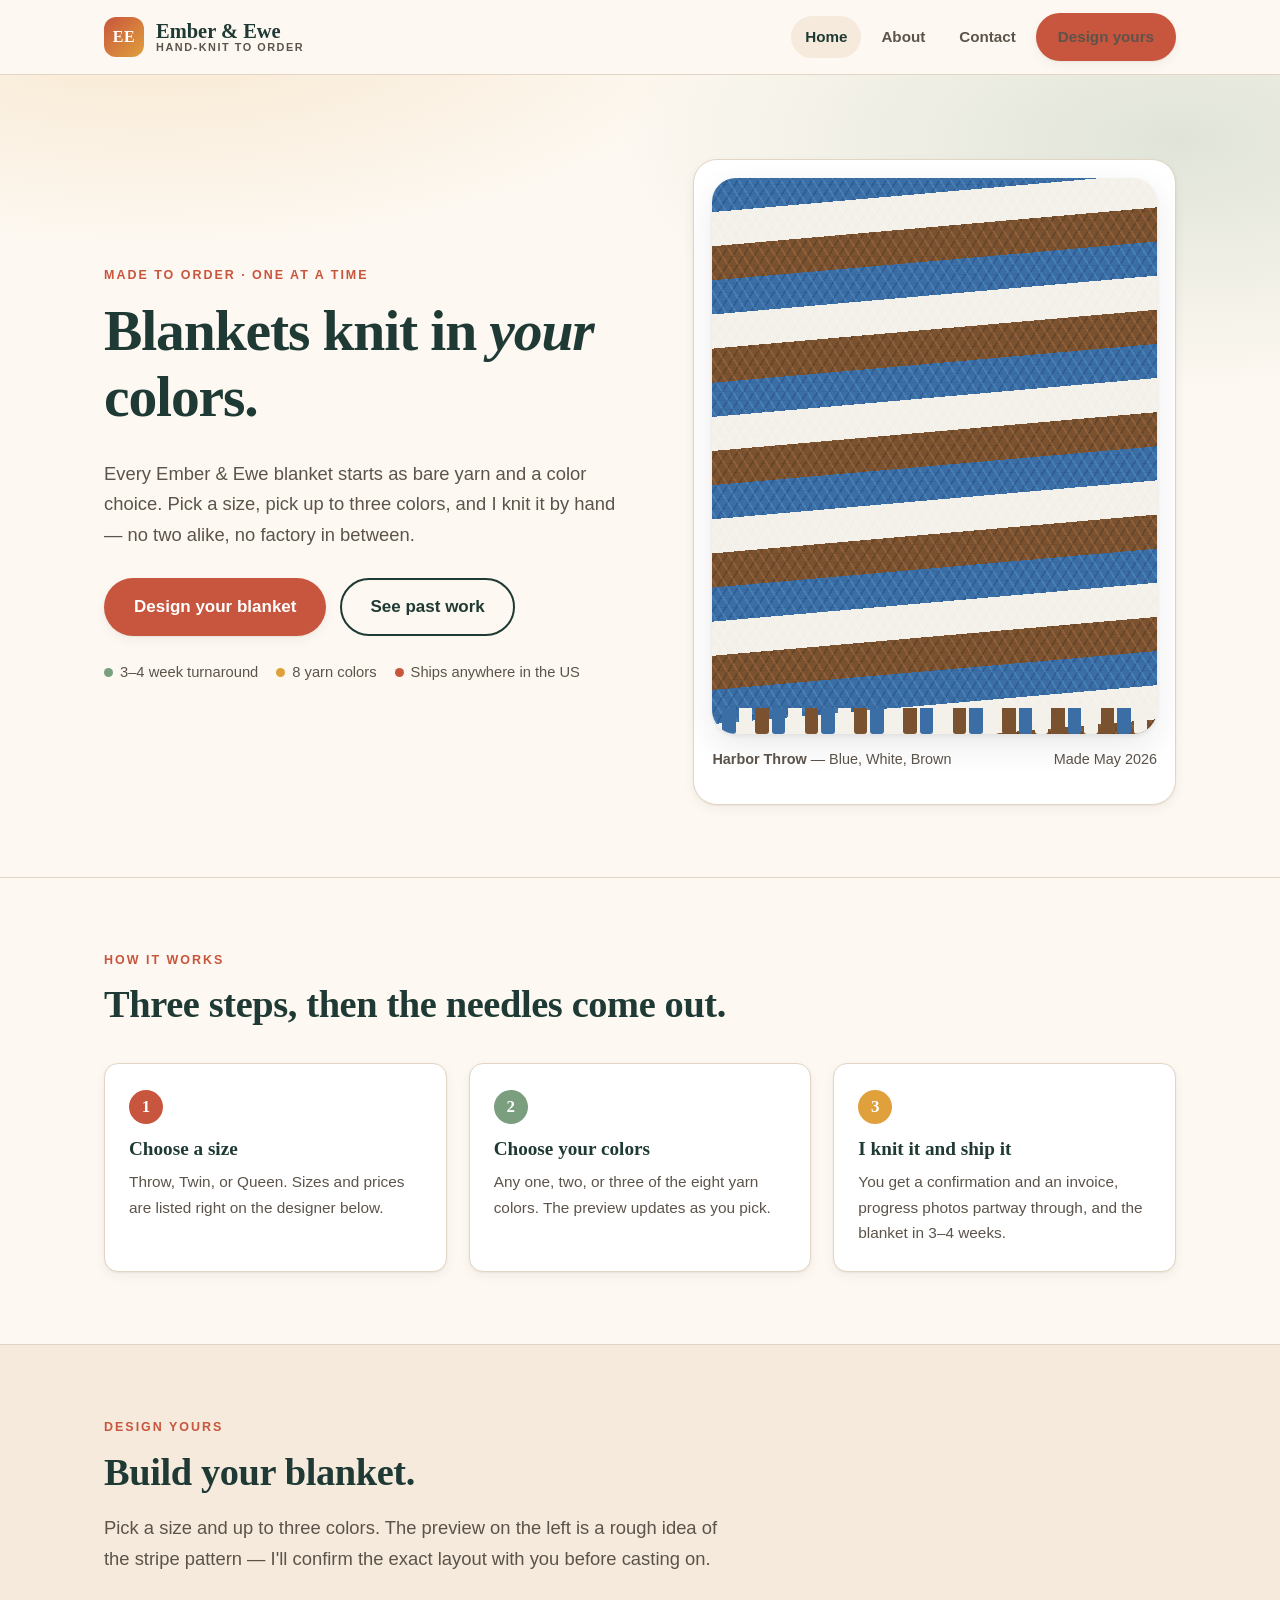
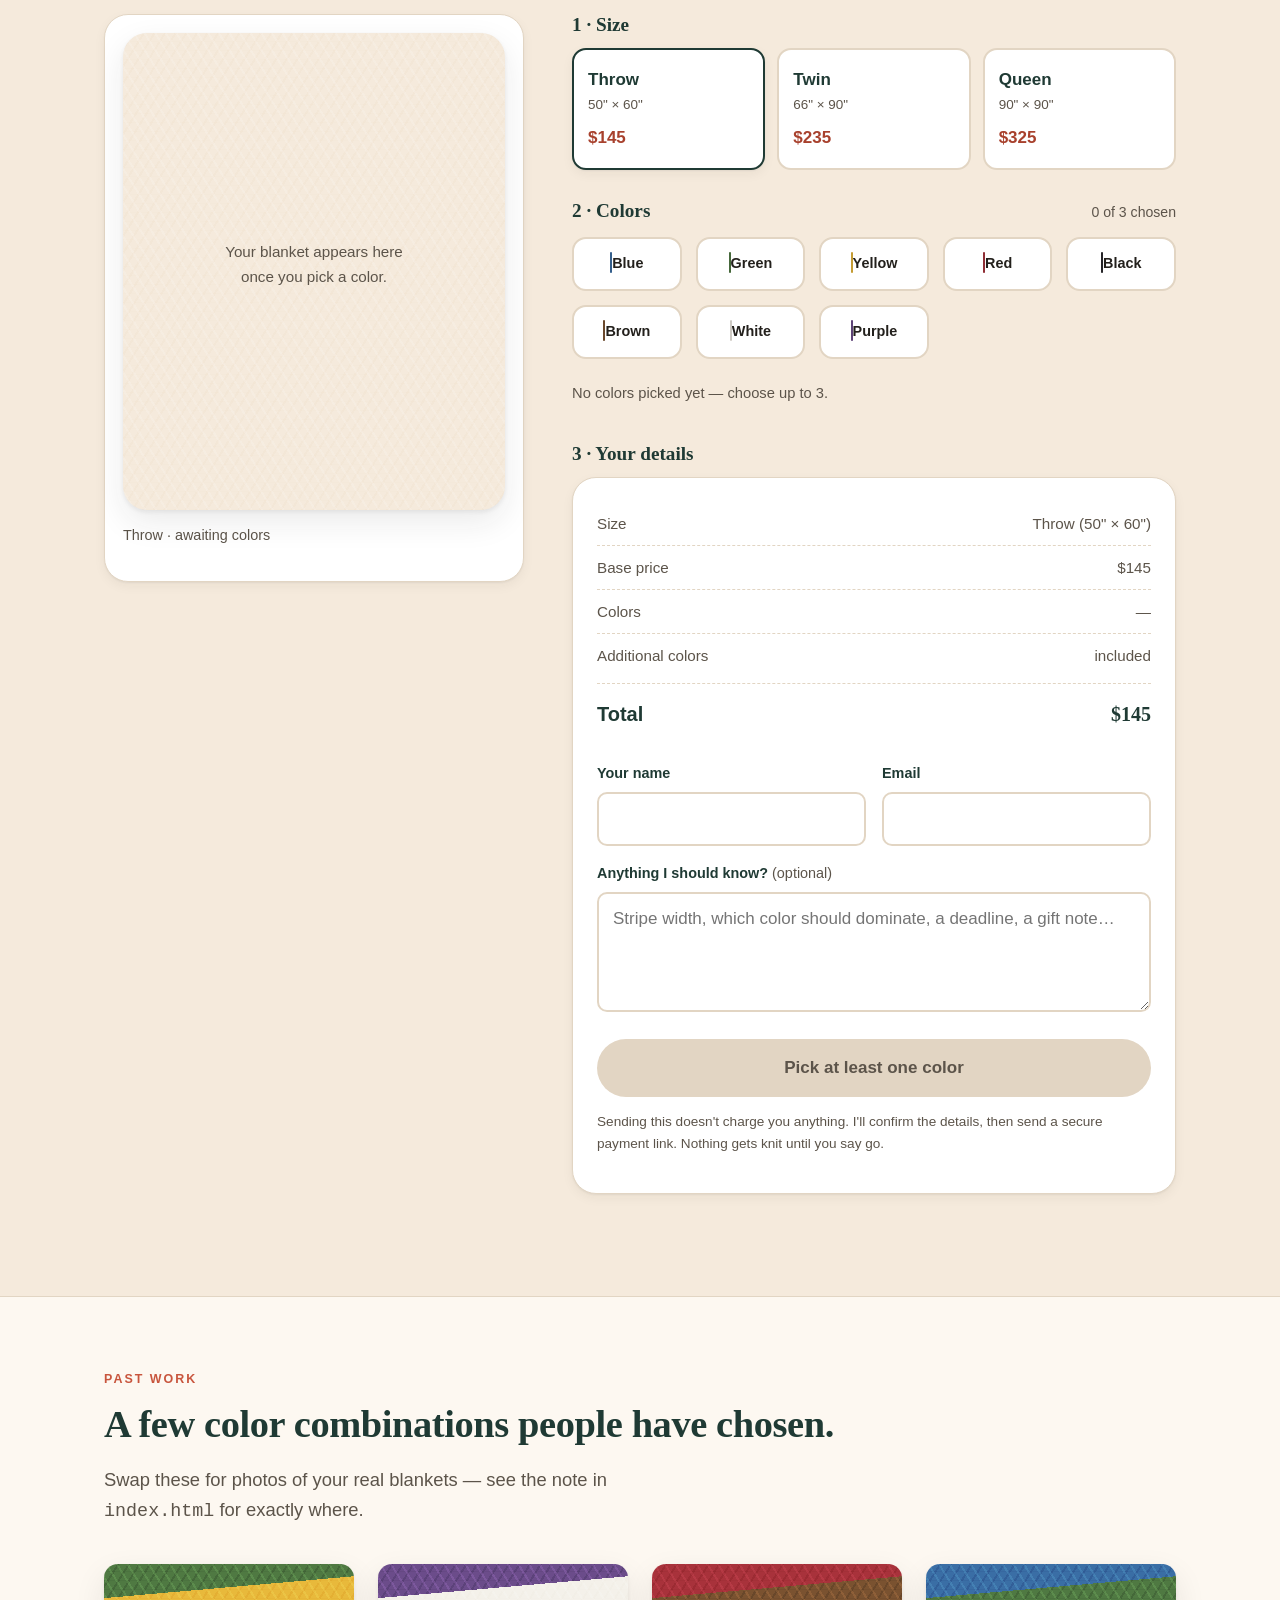
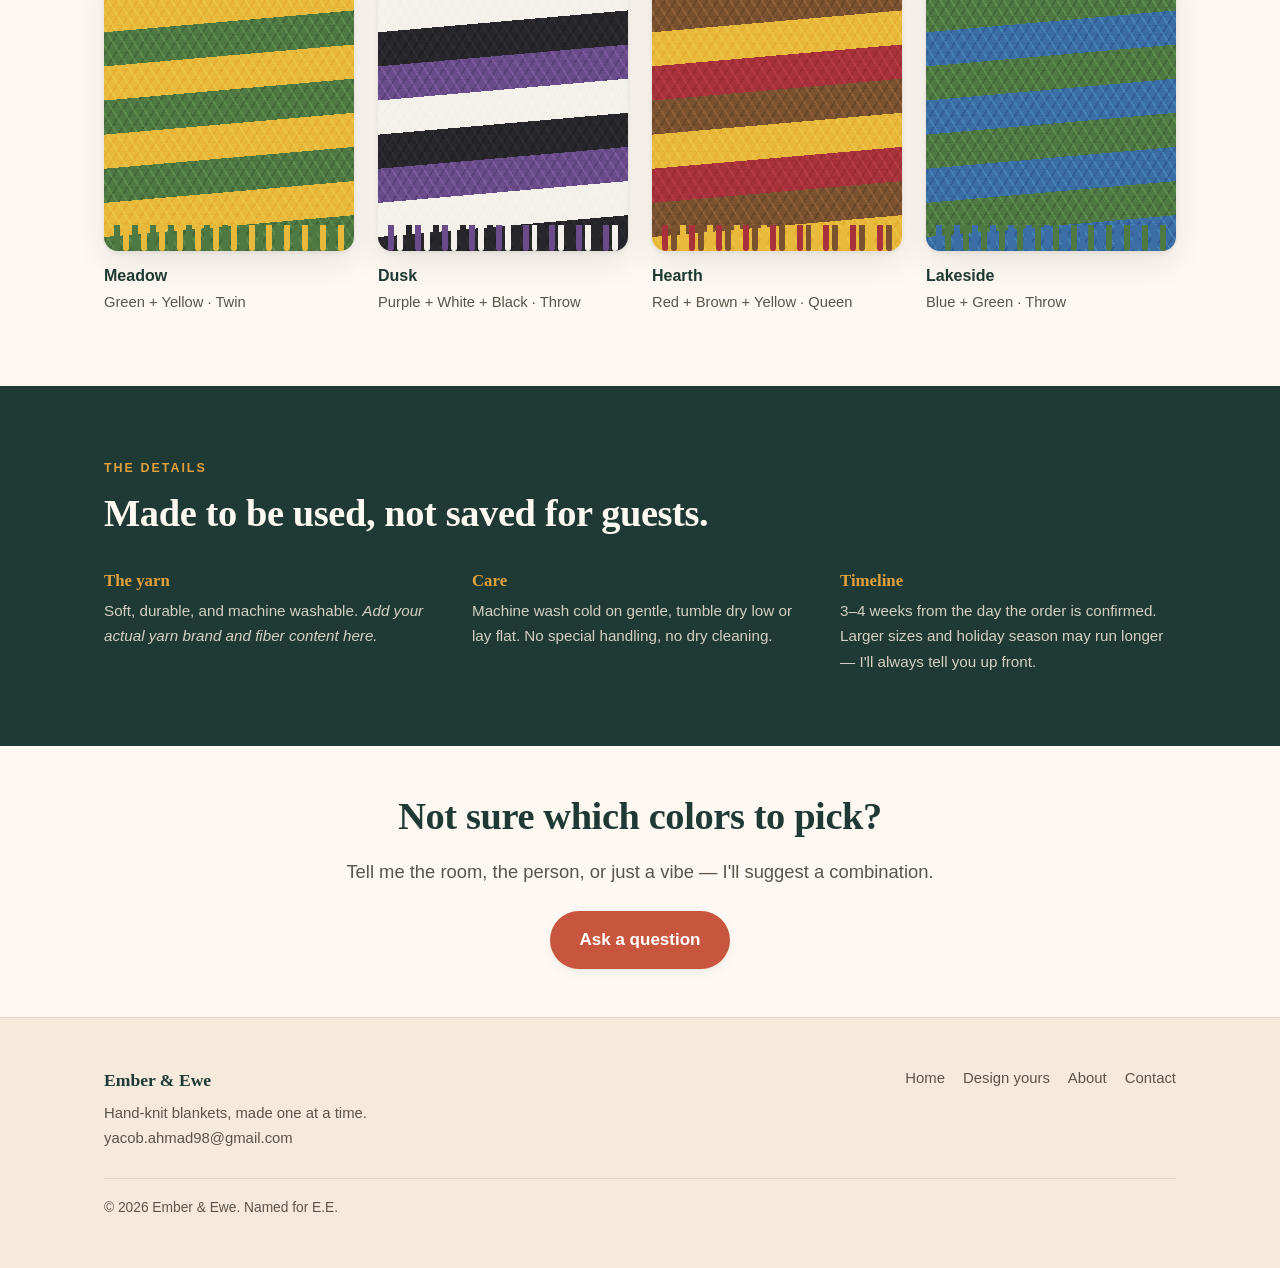
==== index.html @ ba74899f "Initial site: Ember & Ewe custom blanket storefront Static HTML/CSS/JS, no build step, deployable to" ====
<!DOCTYPE html>
<html lang="en">
<head>
<meta charset="utf-8">
<meta name="viewport" content="width=device-width, initial-scale=1">
<title>Ember &amp; Ewe — Hand-knit blankets in the colors you choose</title>
<meta name="description" content="Custom hand-knit blankets. Pick your size and up to three colors, and we knit it just for you. Made to order, made to last.">
<link rel="icon" href="data:image/svg+xml,%3Csvg xmlns='http://www.w3.org/2000/svg' viewBox='0 0 32 32'%3E%3Crect width='32' height='32' rx='8' fill='%23C8553D'/%3E%3Ctext x='16' y='22' font-family='Georgia,serif' font-size='15' font-weight='bold' fill='white' text-anchor='middle'%3EEE%3C/text%3E%3C/svg%3E">
<link rel="stylesheet" href="assets/styles.css">
</head>
<body>

<a class="skip-link" href="#main">Skip to content</a>

<!-- =============================================================== HEADER -->
<header class="site-header">
  <div class="wrap">
    <a class="brand" href="index.html">
      <span class="brand__mark" aria-hidden="true">EE</span>
      <span class="brand__name">Ember &amp; Ewe
        <span class="brand__tag">Hand-knit to order</span>
      </span>
    </a>
    <nav class="nav" aria-label="Main">
      <a href="index.html" class="is-active">Home</a>
      <a href="about.html">About</a>
      <a href="contact.html">Contact</a>
      <a href="#builder" class="btn btn--primary">Design yours</a>
    </nav>
  </div>
</header>

<main id="main">

  <!-- ============================================================== HERO -->
  <section class="hero">
    <div class="wrap hero__grid">
      <div>
        <p class="eyebrow">Made to order · One at a time</p>
        <h1>Blankets knit in <em>your</em> colors.</h1>
        <p class="lede">
          Every Ember &amp; Ewe blanket starts as bare yarn and a color choice.
          Pick a size, pick up to three colors, and I knit it by hand — no two
          alike, no factory in between.
        </p>
        <div class="hero__cta">
          <a href="#builder" class="btn btn--primary">Design your blanket</a>
          <a href="#gallery" class="btn btn--ghost">See past work</a>
        </div>
        <p class="hero__note">
          <span><i class="dot" style="background:#7A9E7E"></i> 3–4 week turnaround</span>
          <span><i class="dot" style="background:#E0A03C"></i> 8 yarn colors</span>
          <span><i class="dot" style="background:#C8553D"></i> Ships anywhere in the US</span>
        </p>
      </div>
      <div class="preview-card">
        <div class="blanket" data-colors="#3A6EA5,#F4F1EA,#7A5230" aria-hidden="true"></div>
        <p class="preview-caption">
          <span><strong>Harbor Throw</strong> — Blue, White, Brown</span>
          <span>Made May 2026</span>
        </p>
      </div>
    </div>
  </section>

  <!-- ============================================================= STEPS -->
  <section class="section">
    <div class="wrap">
      <p class="eyebrow">How it works</p>
      <h2>Three steps, then the needles come out.</h2>
      <div class="steps" style="margin-top:36px">
        <div class="step">
          <div class="step__num" aria-hidden="true">1</div>
          <h3>Choose a size</h3>
          <p>Throw, Twin, or Queen. Sizes and prices are listed right on the designer below.</p>
        </div>
        <div class="step">
          <div class="step__num" aria-hidden="true">2</div>
          <h3>Choose your colors</h3>
          <p>Any one, two, or three of the eight yarn colors. The preview updates as you pick.</p>
        </div>
        <div class="step">
          <div class="step__num" aria-hidden="true">3</div>
          <h3>I knit it and ship it</h3>
          <p>You get a confirmation and an invoice, progress photos partway through, and the blanket in 3–4 weeks.</p>
        </div>
      </div>
    </div>
  </section>

  <!-- =========================================================== BUILDER -->
  <section class="section builder" id="builder">
    <div class="wrap">
      <p class="eyebrow">Design yours</p>
      <h2>Build your blanket.</h2>
      <p class="lede" style="margin-bottom:40px">
        Pick a size and up to three colors. The preview on the left is a rough
        idea of the stripe pattern — I'll confirm the exact layout with you
        before casting on.
      </p>

      <div class="builder__grid">

        <!-- Live preview -->
        <div class="builder__preview">
          <div class="preview-card">
            <div class="blanket" id="previewBlanket">
              <p class="blanket__empty">Your blanket appears here<br>once you pick a color.</p>
            </div>
            <p class="preview-caption">
              <span id="previewCaption">Throw · awaiting colors</span>
            </p>
          </div>
        </div>

        <!-- Controls -->
        <div>
          <div class="field">
            <div class="field__label"><h3>1 · Size</h3></div>
            <div class="sizes" id="sizes"><!-- built by app.js --></div>
          </div>

          <div class="field">
            <div class="field__label">
              <h3>2 · Colors</h3>
              <span class="field__hint" id="colorHint">0 of 3 chosen</span>
            </div>
            <div class="swatches" id="swatches"><!-- built by app.js --></div>
            <div class="chosen" id="chosen"></div>
            <p class="visually-hidden" id="builderLive" role="status" aria-live="polite"
               style="position:absolute;width:1px;height:1px;overflow:hidden;clip:rect(0 0 0 0)"></p>
          </div>

          <div class="field">
            <div class="field__label"><h3>3 · Your details</h3></div>

            <div class="summary">
              <div class="summary__row">
                <span>Size</span><span id="sumSize">—</span>
              </div>
              <div class="summary__row">
                <span>Base price</span><span id="sumBase">—</span>
              </div>
              <div class="summary__row">
                <span>Colors</span><span id="sumColors">—</span>
              </div>
              <div class="summary__row">
                <span>Additional colors</span><span id="sumExtras">included</span>
              </div>
              <div class="summary__row summary__row--total">
                <span>Total</span><span id="sumTotal">—</span>
              </div>

              <form id="orderForm">
                <input type="hidden" name="order_size"   id="fSize">
                <input type="hidden" name="order_colors" id="fColors">
                <input type="hidden" name="order_price"  id="fPrice">

                <div class="order-fields">
                  <div>
                    <label class="lbl" for="oName">Your name</label>
                    <input type="text" id="oName" name="name" required autocomplete="name">
                  </div>
                  <div>
                    <label class="lbl" for="oEmail">Email</label>
                    <input type="email" id="oEmail" name="email" required autocomplete="email">
                  </div>
                  <div class="full">
                    <label class="lbl" for="oNotes">Anything I should know? <span style="font-weight:400;color:var(--ink-soft)">(optional)</span></label>
                    <textarea id="oNotes" name="notes" placeholder="Stripe width, which color should dominate, a deadline, a gift note…"></textarea>
                  </div>
                </div>

                <button type="submit" class="btn btn--primary btn--block" id="orderSubmit" disabled>
                  Pick at least one color
                </button>
                <a class="btn btn--ghost btn--block" id="payNow" hidden
                   style="margin-top:12px" target="_blank" rel="noopener">
                  Or pay now by card
                </a>
                <p class="form-status" id="orderStatus" role="status" aria-live="polite"></p>
                <p class="fineprint">
                  Sending this doesn't charge you anything. I'll confirm the details,
                  then send a secure payment link. Nothing gets knit until you say go.
                </p>
              </form>
            </div>
          </div>

        </div>
      </div>
    </div>
  </section>

  <!-- =========================================================== GALLERY -->
  <section class="section" id="gallery">
    <div class="wrap">
      <p class="eyebrow">Past work</p>
      <h2>A few color combinations people have chosen.</h2>
      <p class="lede" style="margin-bottom:36px">
        Swap these for photos of your real blankets — see the note in
        <code>index.html</code> for exactly where.
      </p>

      <!-- TO REPLACE WITH PHOTOS: swap each <div class="blanket"> for
           <img src="assets/photo-name.jpg" alt="description" class="blanket">
           and delete the data-colors attribute. -->
      <div class="gallery">
        <figure>
          <div class="blanket" data-colors="#4F7942,#E8B93B" aria-hidden="true"></div>
          <figcaption><strong>Meadow</strong> Green + Yellow · Twin</figcaption>
        </figure>
        <figure>
          <div class="blanket" data-colors="#6B4C8A,#F4F1EA,#26262B" aria-hidden="true"></div>
          <figcaption><strong>Dusk</strong> Purple + White + Black · Throw</figcaption>
        </figure>
        <figure>
          <div class="blanket" data-colors="#A8323B,#7A5230,#E8B93B" aria-hidden="true"></div>
          <figcaption><strong>Hearth</strong> Red + Brown + Yellow · Queen</figcaption>
        </figure>
        <figure>
          <div class="blanket" data-colors="#3A6EA5,#4F7942" aria-hidden="true"></div>
          <figcaption><strong>Lakeside</strong> Blue + Green · Throw</figcaption>
        </figure>
      </div>
    </div>
  </section>

  <!-- ============================================================== BAND -->
  <section class="section band">
    <div class="wrap">
      <p class="eyebrow" style="color:var(--gold)">The details</p>
      <h2>Made to be used, not saved for guests.</h2>
      <div class="band__grid" style="margin-top:36px">
        <div>
          <h3>The yarn</h3>
          <p>Soft, durable, and machine washable. <em>Add your actual yarn brand and fiber content here.</em></p>
        </div>
        <div>
          <h3>Care</h3>
          <p>Machine wash cold on gentle, tumble dry low or lay flat. No special handling, no dry cleaning.</p>
        </div>
        <div>
          <h3>Timeline</h3>
          <p>3–4 weeks from the day the order is confirmed. Larger sizes and holiday season may run longer — I'll always tell you up front.</p>
        </div>
      </div>
    </div>
  </section>

  <!-- ============================================================== CTA -->
  <section class="section section--tight">
    <div class="wrap" style="text-align:center">
      <h2>Not sure which colors to pick?</h2>
      <p class="lede" style="margin:0 auto 24px">
        Tell me the room, the person, or just a vibe — I'll suggest a combination.
      </p>
      <a href="contact.html" class="btn btn--primary">Ask a question</a>
    </div>
  </section>

</main>

<!-- =============================================================== FOOTER -->
<footer class="site-footer">
  <div class="wrap">
    <div class="site-footer__grid">
      <div>
        <strong style="font-family:var(--font-display);color:var(--pine);font-size:1.1rem">Ember &amp; Ewe</strong>
        <p style="margin:6px 0 0">Hand-knit blankets, made one at a time.<br>
          <a href="#" data-email-link></a></p>
      </div>
      <nav aria-label="Footer">
        <a href="index.html">Home</a>
        <a href="#builder">Design yours</a>
        <a href="about.html">About</a>
        <a href="contact.html">Contact</a>
      </nav>
    </div>
    <p class="site-footer__legal">© <span data-year></span> Ember &amp; Ewe. Named for E.E.</p>
  </div>
</footer>

<script src="assets/app.js"></script>
</body>
</html>
---- assets/styles.css ----
/* ==========================================================================
   Ember & Ewe — site styles
   Palette: warm cream ground, deep pine, terracotta, gold, sage.
   Colorful but grounded — no rainbow.
   ========================================================================== */

:root {
  /* Brand palette */
  --cream:      #FDF8F1;
  --cream-deep: #F5EADC;
  --pine:       #1F3A34;
  --pine-soft:  #2E5249;
  --terracotta: #C8553D;
  --terracotta-dark: #A8412D;
  --gold:       #E0A03C;
  --sage:       #7A9E7E;
  --ink:        #23201C;
  --ink-soft:   #5C544A;
  --line:       #E2D5C3;

  /* Type */
  --font-display: "Georgia", "Iowan Old Style", "Times New Roman", serif;
  --font-body: -apple-system, BlinkMacSystemFont, "Segoe UI", Roboto,
               "Helvetica Neue", Arial, sans-serif;

  /* Scale */
  --radius: 14px;
  --radius-lg: 24px;
  --shadow-sm: 0 1px 2px rgba(35, 32, 28, .06), 0 4px 12px rgba(35, 32, 28, .05);
  --shadow-md: 0 2px 4px rgba(35, 32, 28, .07), 0 12px 32px rgba(35, 32, 28, .09);
  --wrap: 1120px;
}

* { box-sizing: border-box; }

/* Author styles beat the browser default, so .btn--block would otherwise
   un-hide the [hidden] pay button. Keep this rule above the button styles. */
[hidden] { display: none !important; }

html { scroll-behavior: smooth; }

body {
  margin: 0;
  background: var(--cream);
  color: var(--ink);
  font-family: var(--font-body);
  font-size: 17px;
  line-height: 1.65;
  -webkit-font-smoothing: antialiased;
}

h1, h2, h3 {
  font-family: var(--font-display);
  color: var(--pine);
  line-height: 1.15;
  margin: 0 0 .5em;
  font-weight: 700;
}

h1 { font-size: clamp(2.2rem, 5.5vw, 3.6rem); letter-spacing: -.02em; }
h2 { font-size: clamp(1.7rem, 3.6vw, 2.4rem); letter-spacing: -.01em; }
h3 { font-size: 1.2rem; }

p { margin: 0 0 1em; }
a { color: var(--terracotta-dark); }

img { max-width: 100%; display: block; }

.wrap { width: 100%; max-width: var(--wrap); margin: 0 auto; padding: 0 24px; }

.section { padding: 72px 0; }
.section--tight { padding: 48px 0; }

.eyebrow {
  font-size: .78rem;
  letter-spacing: .16em;
  text-transform: uppercase;
  font-weight: 700;
  color: var(--terracotta);
  margin: 0 0 .75rem;
}

.lede { font-size: 1.15rem; color: var(--ink-soft); max-width: 60ch; }

.skip-link {
  position: absolute; left: -9999px;
  background: var(--pine); color: #fff; padding: 12px 18px; z-index: 100;
}
.skip-link:focus { left: 12px; top: 12px; }

/* --------------------------------------------------------------- Buttons */

.btn {
  display: inline-block;
  font: inherit;
  font-weight: 600;
  border: 2px solid transparent;
  border-radius: 999px;
  padding: 13px 28px;
  cursor: pointer;
  text-decoration: none;
  transition: transform .12s ease, background .15s ease, box-shadow .15s ease;
}
.btn:hover { transform: translateY(-1px); }
.btn:active { transform: translateY(0); }

.btn--primary { background: var(--terracotta); color: #fff; box-shadow: var(--shadow-sm); }
.btn--primary:hover { background: var(--terracotta-dark); box-shadow: var(--shadow-md); }
.btn--primary:disabled {
  background: var(--line); color: var(--ink-soft);
  cursor: not-allowed; transform: none; box-shadow: none;
}

.btn--ghost { background: transparent; color: var(--pine); border-color: var(--pine); }
.btn--ghost:hover { background: var(--pine); color: var(--cream); }

.btn--block { display: block; width: 100%; text-align: center; }

:focus-visible { outline: 3px solid var(--gold); outline-offset: 3px; border-radius: 4px; }

/* ---------------------------------------------------------------- Header */

.site-header {
  position: sticky; top: 0; z-index: 50;
  background: rgba(253, 248, 241, .92);
  backdrop-filter: saturate(180%) blur(10px);
  border-bottom: 1px solid var(--line);
}
.site-header .wrap {
  display: flex; align-items: center; justify-content: space-between;
  gap: 20px; min-height: 74px;
}

.brand { display: flex; align-items: center; gap: 12px; text-decoration: none; }
.brand__mark {
  width: 40px; height: 40px; flex: none;
  border-radius: 12px;
  background: linear-gradient(135deg, var(--terracotta), var(--gold));
  color: #fff;
  display: grid; place-items: center;
  font-family: var(--font-display); font-weight: 700; font-size: 1rem;
  letter-spacing: .04em;
}
.brand__name {
  font-family: var(--font-display); font-weight: 700; font-size: 1.28rem;
  color: var(--pine); line-height: 1.1;
}
.brand__tag {
  display: block; font-family: var(--font-body); font-size: .68rem;
  letter-spacing: .14em; text-transform: uppercase; color: var(--ink-soft);
  font-weight: 600;
}

.nav { display: flex; align-items: center; gap: 6px; flex-wrap: wrap; }
.nav a {
  text-decoration: none; color: var(--ink-soft); font-weight: 600;
  font-size: .95rem; padding: 8px 14px; border-radius: 999px;
}
.nav a:hover { background: var(--cream-deep); color: var(--pine); }
.nav a.is-active { color: var(--pine); background: var(--cream-deep); }
.nav .btn { padding: 9px 20px; font-size: .95rem; }
.nav .btn:hover { background: var(--terracotta-dark); color: #fff; }

/* ------------------------------------------------------------------ Hero */

.hero {
  background:
    radial-gradient(1000px 420px at 12% -10%, rgba(224, 160, 60, .20), transparent 60%),
    radial-gradient(900px 400px at 92% 8%, rgba(122, 158, 126, .22), transparent 62%),
    var(--cream);
  padding: 84px 0 72px;
  border-bottom: 1px solid var(--line);
}
.hero__grid {
  display: grid; grid-template-columns: 1.05fr .95fr;
  gap: 56px; align-items: center;
}
.hero__cta { display: flex; gap: 14px; flex-wrap: wrap; margin-top: 28px; }
.hero__note {
  margin-top: 24px; font-size: .92rem; color: var(--ink-soft);
  display: flex; gap: 18px; flex-wrap: wrap;
}
.hero__note span { display: flex; align-items: center; gap: 7px; }
.dot { width: 9px; height: 9px; border-radius: 50%; flex: none; }

/* ------------------------------------------------- Blanket preview object */

.blanket {
  position: relative;
  border-radius: var(--radius-lg);
  overflow: hidden;
  box-shadow: var(--shadow-md);
  aspect-ratio: 4 / 5;
  background: var(--cream-deep);
  transition: background .35s ease;
}
/* Knit-stitch texture: two crossing diagonals make a V-shaped purl look. */
.blanket::after {
  content: "";
  position: absolute; inset: 0;
  background-image:
    repeating-linear-gradient(58deg,  rgba(255,255,255,.16) 0 2px, transparent 2px 9px),
    repeating-linear-gradient(-58deg, rgba(0,0,0,.14) 0 2px, transparent 2px 9px),
    repeating-linear-gradient(0deg,   rgba(0,0,0,.05) 0 1px, transparent 1px 9px);
  mix-blend-mode: overlay;
  pointer-events: none;
}
.blanket__fringe {
  position: absolute; left: 0; right: 0; bottom: 0; height: 26px;
  display: flex; gap: 3px; padding: 0 10px;
  z-index: 2;
}
.blanket__fringe i {
  flex: 1; border-radius: 0 0 3px 3px;
  transform-origin: top;
  transition: background .35s ease;
}
.blanket__empty {
  position: absolute; inset: 0; z-index: 3;
  display: grid; place-content: center; text-align: center;
  color: var(--ink-soft); font-size: .95rem; padding: 24px;
}
.blanket.has-colors .blanket__empty { display: none; }

.preview-card {
  background: #fff; border: 1px solid var(--line); border-radius: var(--radius-lg);
  padding: 18px; box-shadow: var(--shadow-sm);
}
.preview-caption {
  display: flex; justify-content: space-between; align-items: baseline;
  gap: 12px; margin-top: 14px; font-size: .9rem; color: var(--ink-soft);
}

/* ----------------------------------------------------------------- Steps */

.steps { display: grid; grid-template-columns: repeat(3, 1fr); gap: 22px; }
.step {
  background: #fff; border: 1px solid var(--line); border-radius: var(--radius);
  padding: 26px 24px; box-shadow: var(--shadow-sm);
}
.step__num {
  width: 34px; height: 34px; border-radius: 50%;
  display: grid; place-items: center; margin-bottom: 14px;
  font-family: var(--font-display); font-weight: 700; color: #fff;
}
.step:nth-child(1) .step__num { background: var(--terracotta); }
.step:nth-child(2) .step__num { background: var(--sage); }
.step:nth-child(3) .step__num { background: var(--gold); }
.step p { margin: 0; color: var(--ink-soft); font-size: .96rem; }

/* --------------------------------------------------------------- Builder */

.builder { background: var(--cream-deep); border-top: 1px solid var(--line); border-bottom: 1px solid var(--line); }
.builder__grid { display: grid; grid-template-columns: 420px 1fr; gap: 48px; align-items: start; }
.builder__preview { position: sticky; top: 100px; }

.field { margin-bottom: 30px; }
.field__label {
  display: flex; justify-content: space-between; align-items: baseline;
  gap: 12px; margin-bottom: 12px; flex-wrap: wrap;
}
.field__label h3 { margin: 0; }
.field__hint { font-size: .88rem; color: var(--ink-soft); }
.field__hint.is-full { color: var(--terracotta-dark); font-weight: 600; }

/* Size options */
.sizes { display: grid; grid-template-columns: repeat(3, 1fr); gap: 12px; }
.size {
  position: relative; background: #fff; border: 2px solid var(--line);
  border-radius: var(--radius); padding: 16px 14px; cursor: pointer;
  transition: border-color .15s ease, box-shadow .15s ease;
}
.size:hover { border-color: var(--sage); }
.size input { position: absolute; opacity: 0; pointer-events: none; }
.size input:checked ~ .size__body { color: var(--pine); }
.size:has(input:checked) { border-color: var(--pine); box-shadow: var(--shadow-sm); }
.size:has(input:focus-visible) { outline: 3px solid var(--gold); outline-offset: 2px; }
.size__name { font-weight: 700; color: var(--pine); display: block; }
.size__dims { display: block; font-size: .84rem; color: var(--ink-soft); }
.size__price { display: block; margin-top: 8px; font-weight: 700; color: var(--terracotta-dark); }

/* Yarn swatches */
.swatches {
  display: grid;
  grid-template-columns: repeat(auto-fill, minmax(104px, 1fr));
  gap: 14px;
}
.swatch {
  background: #fff; border: 2px solid var(--line); border-radius: var(--radius);
  padding: 10px 10px 12px; cursor: pointer; font: inherit; text-align: center;
  transition: border-color .15s ease, transform .12s ease, box-shadow .15s ease;
}
.swatch:hover:not(:disabled) { transform: translateY(-2px); box-shadow: var(--shadow-sm); border-color: var(--sage); }
.swatch__chip {
  height: 58px; border-radius: 10px; margin-bottom: 9px;
  border: 1px solid rgba(35, 32, 28, .18);
  background-image:
    repeating-linear-gradient(58deg,  rgba(255,255,255,.20) 0 2px, transparent 2px 8px),
    repeating-linear-gradient(-58deg, rgba(0,0,0,.16) 0 2px, transparent 2px 8px);
  position: relative;
}
.swatch__name { font-size: .9rem; font-weight: 600; color: var(--ink); }
.swatch[aria-pressed="true"] { border-color: var(--pine); box-shadow: var(--shadow-sm); }
.swatch[aria-pressed="true"] .swatch__chip::after {
  content: "✓";
  position: absolute; inset: 0; display: grid; place-items: center;
  font-size: 1.5rem; font-weight: 700; color: #fff;
  text-shadow: 0 1px 6px rgba(0, 0, 0, .55);
}
.swatch:disabled { opacity: .38; cursor: not-allowed; }

/* Chosen chips */
.chosen { display: flex; gap: 10px; flex-wrap: wrap; margin-top: 16px; min-height: 38px; }
.chip {
  display: inline-flex; align-items: center; gap: 9px;
  background: #fff; border: 1px solid var(--line); border-radius: 999px;
  padding: 6px 8px 6px 12px; font-size: .9rem; font-weight: 600;
}
.chip__dot { width: 15px; height: 15px; border-radius: 50%; border: 1px solid rgba(0,0,0,.2); }
.chip__remove {
  border: 0; background: var(--cream-deep); color: var(--ink-soft);
  width: 22px; height: 22px; border-radius: 50%; cursor: pointer;
  font-size: 1rem; line-height: 1; display: grid; place-items: center;
}
.chip__remove:hover { background: var(--terracotta); color: #fff; }
.chosen__empty { color: var(--ink-soft); font-size: .92rem; align-self: center; }

/* Order summary */
.summary {
  background: #fff; border: 1px solid var(--line); border-radius: var(--radius-lg);
  padding: 24px; box-shadow: var(--shadow-sm); margin-top: 8px;
}
.summary__row {
  display: flex; justify-content: space-between; gap: 16px;
  padding: 9px 0; font-size: .95rem; color: var(--ink-soft);
}
.summary__row + .summary__row { border-top: 1px dashed var(--line); }
.summary__row--total {
  border-top: 2px solid var(--pine); margin-top: 6px; padding-top: 14px;
  font-size: 1.25rem; font-weight: 700; color: var(--pine);
}
.summary__row--total span:last-child { font-family: var(--font-display); }

/* Order form */
.order-fields { display: grid; grid-template-columns: 1fr 1fr; gap: 16px; margin: 22px 0 18px; }
.order-fields .full { grid-column: 1 / -1; }

label.lbl { display: block; font-weight: 600; font-size: .9rem; margin-bottom: 6px; color: var(--pine); }
input[type="text"], input[type="email"], textarea, select {
  width: 100%; font: inherit; padding: 11px 14px;
  border: 2px solid var(--line); border-radius: 10px;
  background: #fff; color: var(--ink);
}
input:focus, textarea:focus, select:focus { border-color: var(--sage); outline: none; }
textarea { resize: vertical; min-height: 120px; }

.fineprint { font-size: .85rem; color: var(--ink-soft); margin-top: 14px; }

/* ---------------------------------------------------------------- Gallery */

.gallery { display: grid; grid-template-columns: repeat(auto-fit, minmax(230px, 1fr)); gap: 24px; }
.gallery figure { margin: 0; }
.gallery .blanket { aspect-ratio: 1 / 1.15; border-radius: var(--radius); }
.gallery figcaption { margin-top: 12px; font-size: .92rem; color: var(--ink-soft); }
.gallery figcaption strong { display: block; color: var(--pine); font-size: 1rem; }

/* ------------------------------------------------------------------ Care */

.band {
  background: var(--pine);
  color: var(--cream-deep);
}
.band h2 { color: var(--cream); }
.band__grid { display: grid; grid-template-columns: repeat(3, 1fr); gap: 32px; }
.band__grid h3 { color: var(--gold); font-size: 1.05rem; }
.band__grid p { color: rgba(245, 234, 220, .85); font-size: .95rem; margin: 0; }

/* ------------------------------------------------------- Content / About */

.prose { max-width: 68ch; }
.prose h2 { margin-top: 2em; }
.prose h2:first-child { margin-top: 0; }

.about__grid { display: grid; grid-template-columns: 1fr 340px; gap: 56px; align-items: start; }

.portrait {
  aspect-ratio: 4/5; border-radius: var(--radius-lg);
  background: linear-gradient(150deg, var(--sage), var(--pine));
  display: grid; place-content: center; text-align: center;
  color: rgba(255,255,255,.9); padding: 24px; font-size: .92rem;
  box-shadow: var(--shadow-md);
}

.pullquote {
  border-left: 4px solid var(--gold);
  padding: 4px 0 4px 22px; margin: 32px 0;
  font-family: var(--font-display); font-size: 1.3rem; color: var(--pine);
}

/* Editor notes — visible reminders of what to fill in. Delete when done. */
.todo {
  background: #FFF6E3; border: 1px dashed var(--gold); border-radius: 10px;
  padding: 14px 18px; font-size: .9rem; color: #7A5A19; margin: 0 0 20px;
}
.todo strong { color: #5E4412; }

/* --------------------------------------------------------------- Contact */

.contact__grid { display: grid; grid-template-columns: 1.1fr .9fr; gap: 48px; align-items: start; }
.card {
  background: #fff; border: 1px solid var(--line); border-radius: var(--radius-lg);
  padding: 28px; box-shadow: var(--shadow-sm);
}
.card + .card { margin-top: 20px; }
.faq { margin: 0; }
.faq dt { font-weight: 700; color: var(--pine); margin-top: 18px; }
.faq dt:first-child { margin-top: 0; }
.faq dd { margin: 4px 0 0; color: var(--ink-soft); font-size: .95rem; }

.form-status {
  margin-top: 16px; padding: 13px 16px; border-radius: 10px;
  font-size: .93rem; font-weight: 600; display: none;
}
.form-status.is-ok { display: block; background: #E7F1E8; color: #2C5733; border: 1px solid var(--sage); }
.form-status.is-err { display: block; background: #FBE9E5; color: #8C3524; border: 1px solid var(--terracotta); }

/* ---------------------------------------------------------------- Footer */

.site-footer {
  background: var(--cream-deep); border-top: 1px solid var(--line);
  padding: 48px 0 36px; font-size: .93rem; color: var(--ink-soft);
}
.site-footer__grid { display: flex; justify-content: space-between; gap: 32px; flex-wrap: wrap; }
.site-footer a { color: var(--ink-soft); text-decoration: none; }
.site-footer a:hover { color: var(--terracotta-dark); text-decoration: underline; }
.site-footer nav { display: flex; gap: 18px; flex-wrap: wrap; }
.site-footer__legal { margin-top: 28px; padding-top: 18px; border-top: 1px solid var(--line); font-size: .86rem; }

/* ------------------------------------------------------------ Responsive */

@media (max-width: 940px) {
  .hero__grid,
  .builder__grid,
  .about__grid,
  .contact__grid { grid-template-columns: 1fr; gap: 36px; }
  .builder__preview { position: static; }
  .hero { padding: 56px 0 48px; }
  .section { padding: 56px 0; }
  .steps, .band__grid { grid-template-columns: 1fr; }
  .blanket { max-width: 380px; }
}

@media (max-width: 620px) {
  body { font-size: 16px; }
  .site-header .wrap { flex-wrap: wrap; padding-top: 12px; padding-bottom: 12px; }
  .nav { width: 100%; justify-content: flex-start; }
  .sizes { grid-template-columns: 1fr; }
  .order-fields { grid-template-columns: 1fr; }
  .brand__tag { display: none; }
}

@media (prefers-reduced-motion: reduce) {
  * { transition: none !important; animation: none !important; }
  html { scroll-behavior: auto; }
}
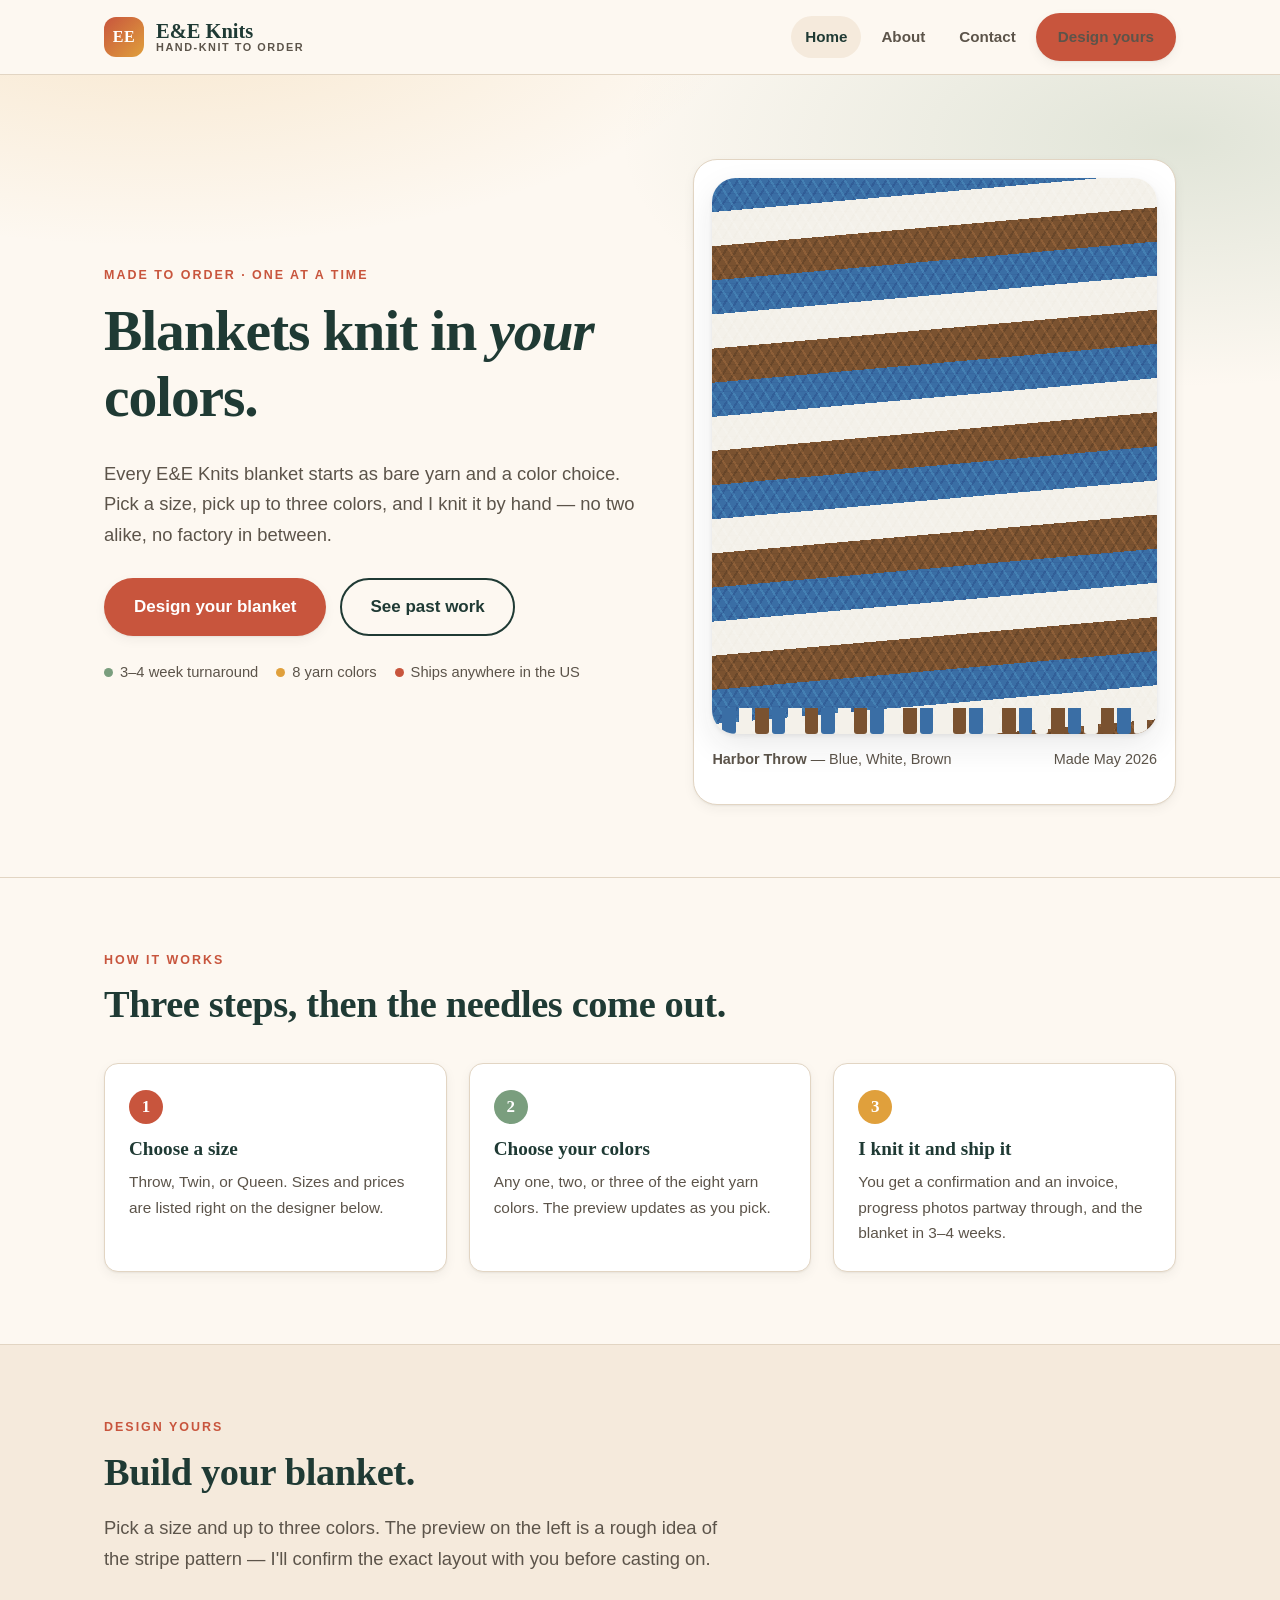
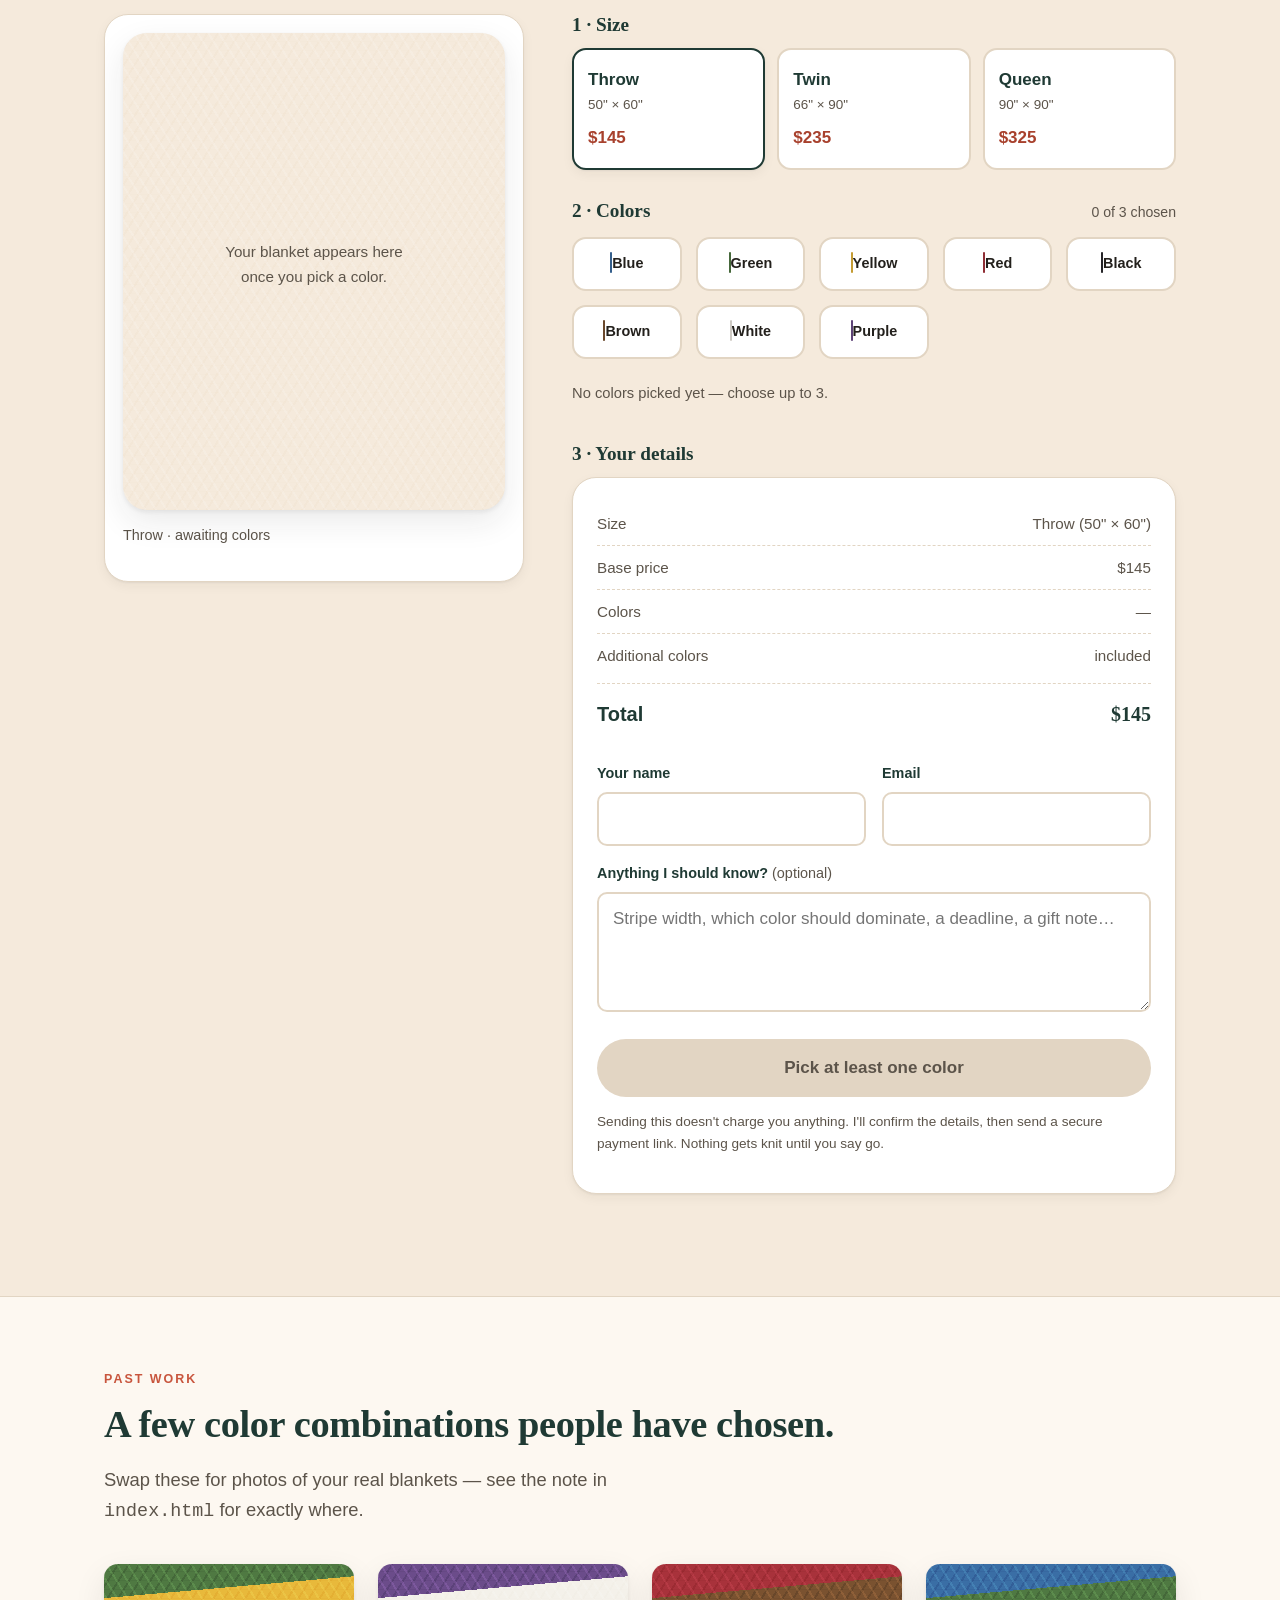
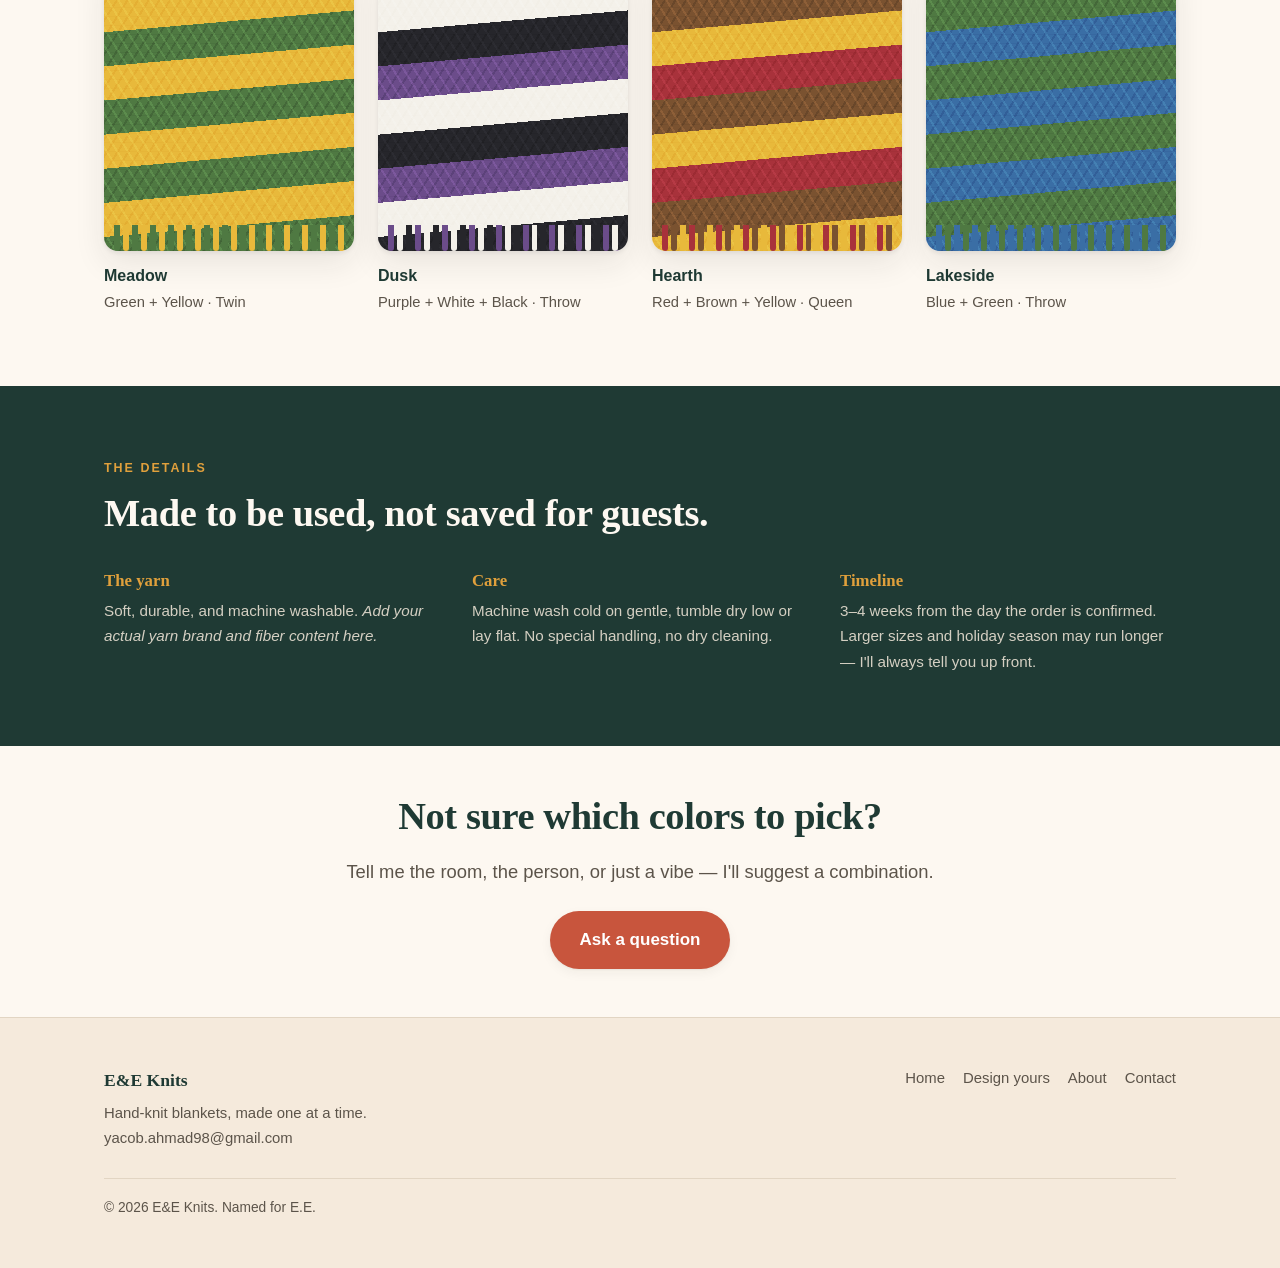
==== commit d15b0cb4: "Rename site from "Ember & Ewe" to "E&E Knits" Updates the business name everywhere it is user-visibl" ====
--- a/index.html
+++ b/index.html
@@ -3,7 +3,7 @@
 <head>
 <meta charset="utf-8">
 <meta name="viewport" content="width=device-width, initial-scale=1">
-<title>Ember &amp; Ewe — Hand-knit blankets in the colors you choose</title>
+<title>E&amp;E Knits — Hand-knit blankets in the colors you choose</title>
 <meta name="description" content="Custom hand-knit blankets. Pick your size and up to three colors, and we knit it just for you. Made to order, made to last.">
 <link rel="icon" href="data:image/svg+xml,%3Csvg xmlns='http://www.w3.org/2000/svg' viewBox='0 0 32 32'%3E%3Crect width='32' height='32' rx='8' fill='%23C8553D'/%3E%3Ctext x='16' y='22' font-family='Georgia,serif' font-size='15' font-weight='bold' fill='white' text-anchor='middle'%3EEE%3C/text%3E%3C/svg%3E">
 <link rel="stylesheet" href="assets/styles.css">
@@ -17,7 +17,7 @@
   <div class="wrap">
     <a class="brand" href="index.html">
       <span class="brand__mark" aria-hidden="true">EE</span>
-      <span class="brand__name">Ember &amp; Ewe
+      <span class="brand__name">E&amp;E Knits
         <span class="brand__tag">Hand-knit to order</span>
       </span>
     </a>
@@ -39,7 +39,7 @@
         <p class="eyebrow">Made to order · One at a time</p>
         <h1>Blankets knit in <em>your</em> colors.</h1>
         <p class="lede">
-          Every Ember &amp; Ewe blanket starts as bare yarn and a color choice.
+          Every E&amp;E Knits blanket starts as bare yarn and a color choice.
           Pick a size, pick up to three colors, and I knit it by hand — no two
           alike, no factory in between.
         </p>
@@ -266,7 +266,7 @@
   <div class="wrap">
     <div class="site-footer__grid">
       <div>
-        <strong style="font-family:var(--font-display);color:var(--pine);font-size:1.1rem">Ember &amp; Ewe</strong>
+        <strong style="font-family:var(--font-display);color:var(--pine);font-size:1.1rem">E&amp;E Knits</strong>
         <p style="margin:6px 0 0">Hand-knit blankets, made one at a time.<br>
           <a href="#" data-email-link></a></p>
       </div>
@@ -277,7 +277,7 @@
         <a href="contact.html">Contact</a>
       </nav>
     </div>
-    <p class="site-footer__legal">© <span data-year></span> Ember &amp; Ewe. Named for E.E.</p>
+    <p class="site-footer__legal">© <span data-year></span> E&amp;E Knits. Named for E.E.</p>
   </div>
 </footer>
 
--- a/assets/styles.css
+++ b/assets/styles.css
@@ -1,5 +1,5 @@
 /* ==========================================================================
-   Ember & Ewe — site styles
+   E&E Knits — site styles
    Palette: warm cream ground, deep pine, terracotta, gold, sage.
    Colorful but grounded — no rainbow.
    ========================================================================== */
